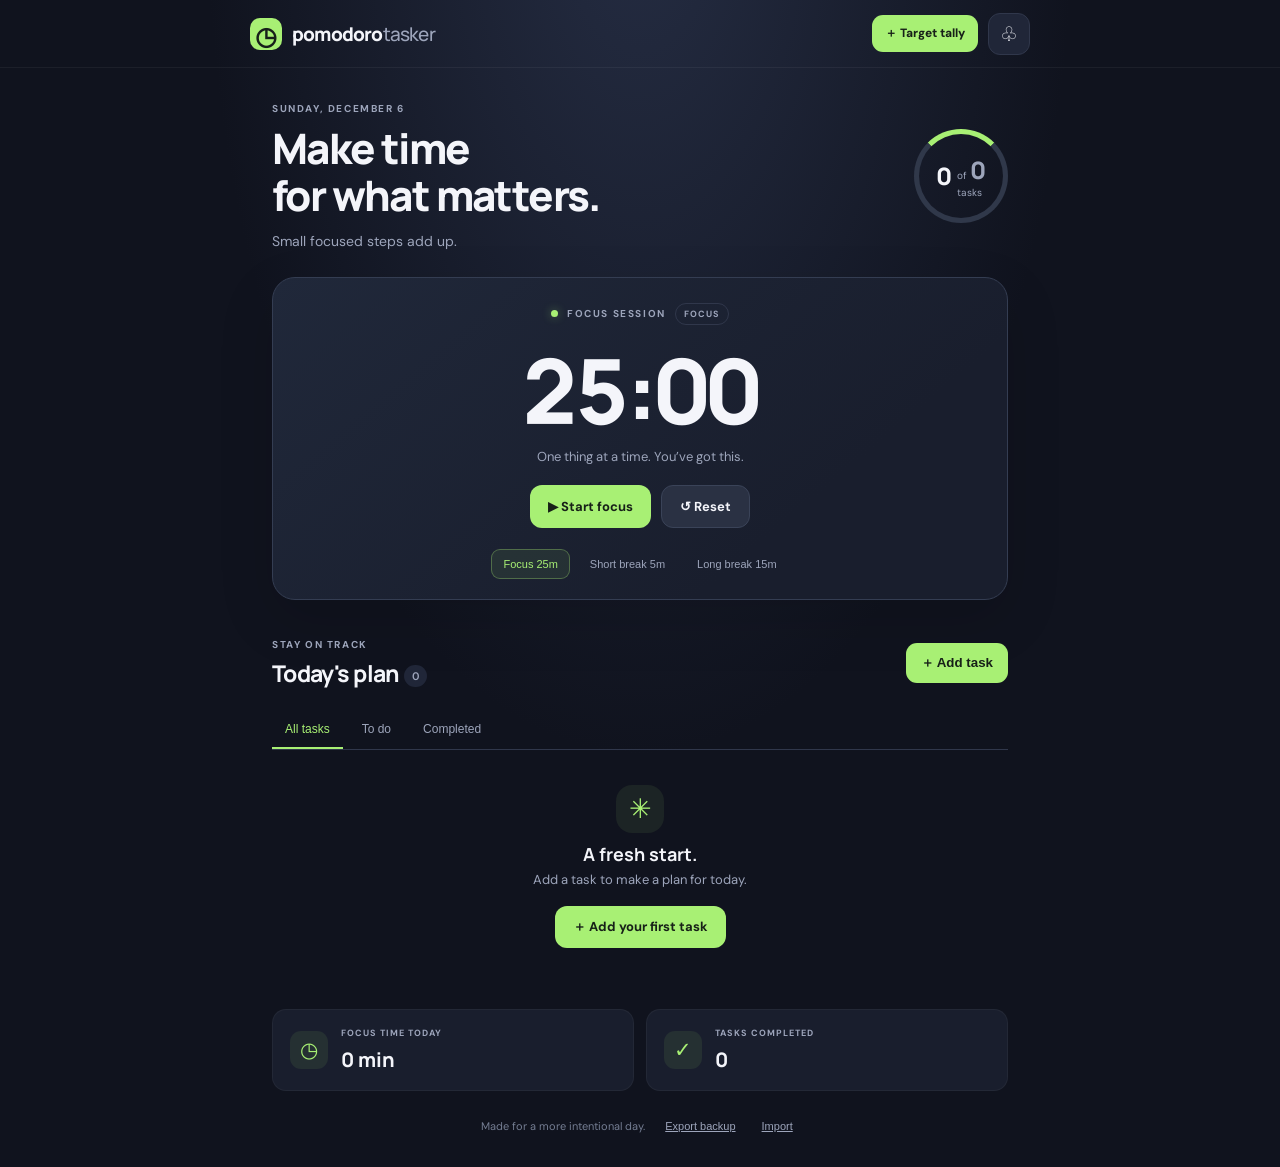
==== index.html @ de8c81f6 "Add target-based tally workspace" ====
<!doctype html>
<html lang="en">
<head>
<meta charset="utf-8"><meta name="viewport" content="width=device-width,initial-scale=1,viewport-fit=cover">
<meta name="theme-color" content="#151927"><meta name="description" content="Plan your day, focus intentionally, and track your progress offline.">
<link rel="manifest" href="manifest.json"><link rel="stylesheet" href="styles.css">
<title>Pomodoro Tasker</title>
</head>
<body>
<header class="topbar"><a class="brand" href="#" aria-label="Pomodoro Tasker home"><span class="brand-icon">◷</span><span>pomodoro<span class="brand-light">tasker</span></span></a><div class="topbar-actions"><a class="tally-link" href="tally.html">＋ Target tally</a><button id="notifyBtn" class="icon-btn" aria-label="Enable notifications" title="Enable notifications">♧</button></div></header>
<main class="app">
<section class="greeting"><div><p class="eyebrow" id="todayLabel">YOUR DAY</p><h1>Make time<br>for what matters.</h1><p class="muted">Small focused steps add up.</p></div><div class="day-ring"><span id="doneCount">0</span><small>of <span id="totalCount">0</span><br>tasks</small></div></section>
<section class="timer-card">
<div class="section-kicker"><span class="live-dot"></span> FOCUS SESSION <span class="timer-mode" id="timerMode">READY</span></div>
<div class="timer-display" id="timerDisplay">25:00</div><p class="timer-sub" id="timerSub">One thing at a time. You've got this.</p>
<div class="timer-actions"><button class="btn btn-primary" id="startTimer">▶ Start focus</button><button class="btn btn-quiet" id="resetTimer">↺ Reset</button></div>
<div class="timer-presets"><button class="preset active" data-minutes="25">Focus 25m</button><button class="preset" data-minutes="5">Short break 5m</button><button class="preset" data-minutes="15">Long break 15m</button></div>
</section>
<section class="tasks-section"><div class="section-heading"><div><p class="eyebrow">STAY ON TRACK</p><h2>Today's plan <span class="count-pill" id="taskPill">0</span></h2></div><button id="addTaskBtn" class="add-btn">＋ Add task</button></div>
<div class="filters" role="tablist"><button class="filter active" data-filter="all">All tasks</button><button class="filter" data-filter="open">To do</button><button class="filter" data-filter="done">Completed</button></div>
<form id="taskForm" class="task-form hidden">
<label for="taskTitle">Task name</label><input id="taskTitle" maxlength="120" placeholder="What do you want to work on?" required>
<div class="form-grid"><div><label for="taskTime">Start time</label><input id="taskTime" type="time"></div><div><label for="taskDuration">Focus time (min)</label><input id="taskDuration" type="number" min="1" max="480" value="25" required></div></div>
<label for="taskPriority">Priority</label><select id="taskPriority"><option value="normal">Normal</option><option value="high">High priority</option><option value="low">Low priority</option></select>
<label for="taskNotes">Notes (optional)</label><textarea id="taskNotes" rows="2" maxlength="500" placeholder="A little detail to help you get started"></textarea>
<div class="form-actions"><button type="button" class="btn btn-quiet" id="cancelTask">Cancel</button><button class="btn btn-primary" type="submit">Save task</button></div>
</form>
<div id="taskList" class="task-list"></div><div id="emptyState" class="empty-state"><div class="empty-icon">✳</div><h3>A fresh start.</h3><p>Add a task to make a plan for today.</p><button class="btn btn-primary" id="emptyAdd">＋ Add your first task</button></div>
</section>
<section class="stats-grid"><article class="stat-card"><span class="stat-icon">◷</span><div><p class="stat-label">FOCUS TIME TODAY</p><strong id="focusTotal">0 min</strong></div></article><article class="stat-card"><span class="stat-icon">✓</span><div><p class="stat-label">TASKS COMPLETED</p><strong id="completedTotal">0</strong></div></article></section>
<footer><span>Made for a more intentional day.</span><button id="exportBtn" class="text-btn">Export backup</button><button id="importBtn" class="text-btn">Import</button><input id="importFile" type="file" accept="application/json" hidden></footer>
</main>
<div id="toast" class="toast" role="status" aria-live="polite"></div>
<dialog id="promptDialog" class="prompt-dialog"><p class="eyebrow">TASK REMINDER</p><h2 id="promptTitle">Ready to focus?</h2><p id="promptText">Your task is scheduled.</p><div class="dialog-actions"><button id="skipPrompt" class="btn btn-quiet">Skip</button><button id="snoozePrompt" class="btn btn-quiet">Remind in 5m</button><button id="startPrompt" class="btn btn-primary">Start now</button></div></dialog>
<script src="app.js" defer></script>
</body></html>
---- styles.css ----
@import url('https://fonts.googleapis.com/css2?family=DM+Sans:wght@400;500;600;700&family=Manrope:wght@400;500;600;700;800&display=swap');
:root{color-scheme:dark;--bg:#10131e;--panel:#191e2d;--panel2:#202638;--text:#f4f5fa;--muted:#9da5bb;--accent:#a8f074;--line:#30374b;--red:#ff8c8c;--yellow:#f5cb74}*{box-sizing:border-box}body{margin:0;background:radial-gradient(ellipse at 50% -10%,#252d43 0,transparent 48%),var(--bg);color:var(--text);font-family:'DM Sans',sans-serif;min-height:100vh}.topbar{height:68px;display:flex;align-items:center;justify-content:space-between;padding:0 max(20px,calc((100vw - 780px)/2));border-bottom:1px solid #ffffff0d}.brand{display:flex;gap:10px;align-items:center;color:var(--text);text-decoration:none;font:800 19px Manrope,sans-serif;letter-spacing:-.8px}.brand-icon{display:grid;place-items:center;background:var(--accent);color:#17201a;width:32px;height:32px;border-radius:10px;font-size:25px}.brand-light{color:var(--muted);font-weight:500}.icon-btn{background:var(--panel2);border:1px solid var(--line);color:var(--text);border-radius:12px;width:42px;height:42px;font-size:20px}.app{max-width:780px;margin:auto;padding:34px 22px 30px}.greeting{display:flex;align-items:center;justify-content:space-between;margin-bottom:27px;gap:18px}.eyebrow,.section-kicker,.stat-label{font-size:10px;letter-spacing:1.6px;font-weight:700;color:var(--muted);margin:0 0 10px}.greeting h1{font:800 clamp(28px,5vw,42px)/1.13 Manrope,sans-serif;letter-spacing:-1.6px;margin:0}.muted{color:var(--muted);font-size:14px;margin:12px 0 0}.day-ring{width:94px;height:94px;flex-shrink:0;border-radius:50%;border:5px solid #30384a;border-top-color:var(--accent);display:flex;align-items:center;justify-content:center;gap:5px;transform:rotate(0deg)}.day-ring span{font:800 24px Manrope}.day-ring small{font-size:10px;color:var(--muted);line-height:1.3}.timer-card{background:linear-gradient(140deg,#20283a,#191e2d 72%);border:1px solid #343d52;border-radius:23px;padding:25px 24px 20px;text-align:center;box-shadow:0 20px 55px #0002}.section-kicker{display:flex;align-items:center;justify-content:center;gap:9px;margin-bottom:15px}.live-dot{width:7px;height:7px;background:var(--accent);border-radius:50%;box-shadow:0 0 10px #a8f07466}.timer-mode{font-size:9px;border:1px solid var(--line);border-radius:30px;padding:4px 8px;letter-spacing:1px}.timer-display{font:800 clamp(64px,13vw,90px)/1.1 Manrope,sans-serif;letter-spacing:-4px;font-variant-numeric:tabular-nums}.timer-sub{font-size:13px;color:var(--muted);margin:9px 0 20px}.timer-actions{display:flex;justify-content:center;gap:10px}.btn{border:0;border-radius:12px;padding:12px 18px;font:700 13px 'DM Sans',sans-serif;cursor:pointer;transition:transform .15s,opacity .15s}.btn:active,.add-btn:active{transform:scale(.97)}.btn-primary{background:var(--accent);color:#172018}.btn-quiet{background:#2a3143;color:var(--text);border:1px solid #3a4358}.timer-presets{display:flex;justify-content:center;gap:8px;margin-top:21px;flex-wrap:wrap}.preset{background:transparent;border:1px solid transparent;border-radius:9px;padding:8px 11px;color:var(--muted);font-size:11px;cursor:pointer}.preset.active{background:#a8f07415;border-color:#a8f07450;color:var(--accent)}.tasks-section{margin-top:38px}.section-heading{display:flex;align-items:center;justify-content:space-between;gap:12px}.section-heading .eyebrow{margin-bottom:6px}.section-heading h2{font:750 23px Manrope,sans-serif;letter-spacing:-.7px;margin:0}.count-pill{font:600 11px 'DM Sans';vertical-align:middle;background:var(--panel2);color:var(--muted);padding:4px 8px;border-radius:20px}.add-btn{background:var(--accent);border:0;border-radius:11px;padding:11px 15px;font-weight:700;color:#172018;cursor:pointer}.filters{display:flex;gap:6px;border-bottom:1px solid var(--line);margin-top:22px}.filter{background:transparent;border:0;color:var(--muted);padding:11px 13px;font-size:12px;cursor:pointer;border-bottom:2px solid transparent}.filter.active{color:var(--accent);border-bottom-color:var(--accent)}.task-list{display:grid;gap:10px;margin-top:15px}.task-item{display:flex;align-items:flex-start;gap:12px;padding:16px;background:var(--panel);border:1px solid #ffffff0b;border-radius:15px}.task-check{appearance:none;flex-shrink:0;margin-top:2px;width:21px;height:21px;border:1.5px solid #626d84;border-radius:7px;cursor:pointer;display:grid;place-items:center}.task-check:checked{background:var(--accent);border-color:var(--accent)}.task-check:checked:after{content:'✓';color:#182019;font-size:14px;font-weight:bold}.task-content{flex:1;min-width:0}.task-title{font-size:14px;font-weight:700;overflow-wrap:anywhere}.task-item.is-done .task-title{text-decoration:line-through;color:#81899d}.task-meta{display:flex;flex-wrap:wrap;gap:7px 12px;margin-top:7px;color:var(--muted);font-size:11px}.priority{font-size:9px;font-weight:700;letter-spacing:.5px;padding:4px 7px;border-radius:5px;background:#ffffff0b;color:var(--muted)}.priority.high{background:#ff8c8c18;color:var(--red)}.task-notes{color:var(--muted);font-size:12px;margin:9px 0 0;white-space:pre-wrap;overflow-wrap:anywhere}.task-tools{display:flex;gap:5px}.task-tool{background:transparent;border:0;color:var(--muted);padding:4px 6px;cursor:pointer;font-size:14px}.task-tool:hover{color:var(--text)}.empty-state{text-align:center;padding:35px 15px;color:var(--muted)}.empty-state h3{color:var(--text);margin:9px 0 5px;font:700 18px Manrope}.empty-state p{font-size:13px;margin:0 0 18px}.empty-icon{margin:auto;width:48px;height:48px;display:grid;place-items:center;border-radius:16px;background:#a8f07413;color:var(--accent);font-size:27px}.task-form{margin-top:15px;padding:18px;background:var(--panel);border:1px solid var(--line);border-radius:15px;display:grid;gap:9px}.task-form label{font-size:11px;font-weight:600;color:var(--muted);margin-top:3px}.task-form input,.task-form select,.task-form textarea{width:100%;background:#111622;border:1px solid #353e52;color:var(--text);border-radius:9px;padding:11px;font:13px 'DM Sans',sans-serif;outline:none}.task-form input:focus,.task-form select:focus,.task-form textarea:focus{border-color:var(--accent)}.form-grid{display:grid;grid-template-columns:1fr 1fr;gap:12px}.form-grid>div{display:grid;gap:9px}.form-actions{display:flex;justify-content:flex-end;gap:8px;margin-top:8px}.hidden{display:none!important}.stats-grid{display:grid;grid-template-columns:1fr 1fr;gap:12px;margin-top:26px}.stat-card{display:flex;align-items:center;gap:13px;padding:17px;background:var(--panel);border:1px solid #ffffff0b;border-radius:14px}.stat-icon{width:38px;height:38px;display:grid;place-items:center;border-radius:11px;background:#a8f07415;color:var(--accent);font-size:21px}.stat-label{font-size:9px;letter-spacing:1px;margin:0 0 7px}.stat-card strong{font:750 20px Manrope}footer{display:flex;align-items:center;justify-content:center;gap:14px;flex-wrap:wrap;color:#747d92;font-size:11px;margin:28px 0 4px}.text-btn{background:transparent;border:0;color:var(--muted);font-size:11px;text-decoration:underline;cursor:pointer}.toast{position:fixed;bottom:22px;left:50%;transform:translate(-50%,20px);opacity:0;pointer-events:none;background:#e9fbdc;color:#192219;padding:12px 18px;border-radius:12px;font-size:13px;font-weight:700;box-shadow:0 8px 30px #0005;transition:.2s;z-index:10;max-width:calc(100% - 30px)}.toast.show{opacity:1;transform:translate(-50%,0)}.prompt-dialog{background:var(--panel);border:1px solid var(--line);border-radius:20px;color:var(--text);width:min(440px,calc(100% - 28px));padding:25px;box-shadow:0 20px 100px #0009}.prompt-dialog::backdrop{background:#080a12c9;backdrop-filter:blur(4px)}.prompt-dialog h2{font:750 23px Manrope;margin:0 0 8px}.prompt-dialog>p:not(.eyebrow){color:var(--muted);font-size:13px;line-height:1.5}.dialog-actions{display:flex;flex-wrap:wrap;gap:7px;margin-top:20px}.dialog-actions .btn{flex:1;padding:12px 10px}@media(max-width:480px){.app{padding:25px 15px}.greeting h1{font-size:30px}.day-ring{width:78px;height:78px;border-width:4px}.day-ring span{font-size:21px}.timer-card{padding:22px 12px 16px}.timer-display{letter-spacing:-3px}.section-heading h2{font-size:20px}.add-btn{padding:10px 12px}.task-item{padding:13px 11px}.stats-grid{gap:8px}.stat-card{padding:13px 10px;gap:9px}.stat-card strong{font-size:17px}.stat-icon{width:32px;height:32px}}@media(prefers-reduced-motion:reduce){*{transition:none!important;scroll-behavior:auto!important}}
/* Target Tally entry point */
.topbar-actions{display:flex;align-items:center;gap:10px}
.tally-link{display:inline-flex;align-items:center;gap:5px;padding:10px 13px;border-radius:11px;background:var(--accent);color:#172018;text-decoration:none;font-size:12px;font-weight:800;white-space:nowrap}
.tally-link:hover{filter:brightness(.96)}
@media(max-width:380px){.tally-link{padding:9px 10px;font-size:11px}.topbar-actions{gap:7px}}
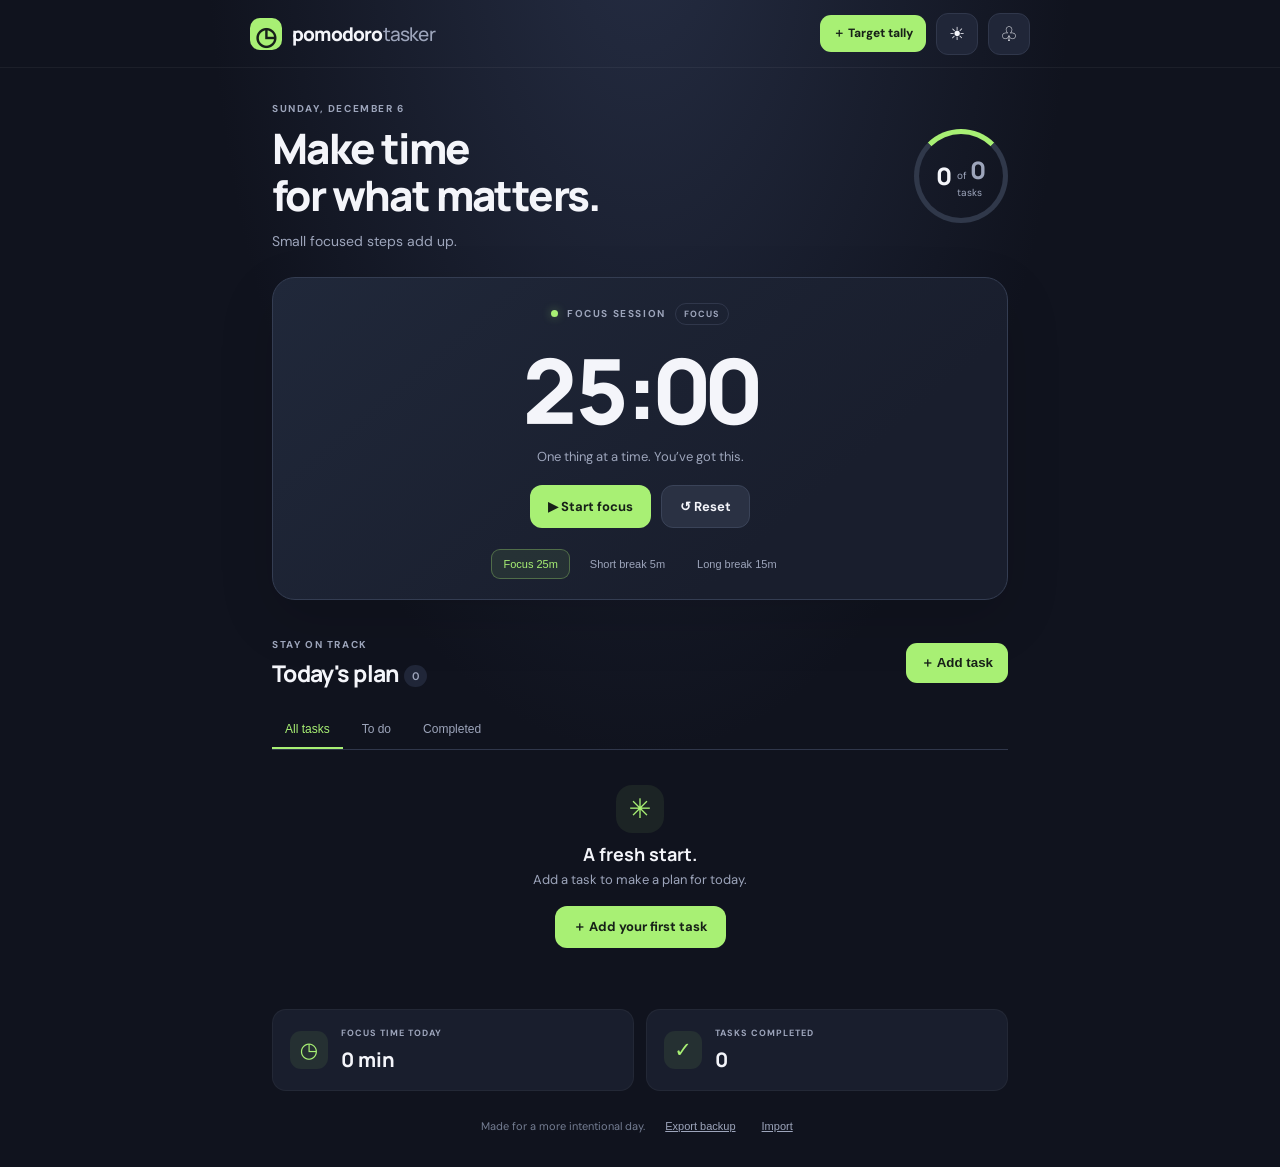
==== commit 276582a4: "Unify app theme and shared visual system" ====
--- a/index.html
+++ b/index.html
@@ -3,11 +3,11 @@
 <head>
 <meta charset="utf-8"><meta name="viewport" content="width=device-width,initial-scale=1,viewport-fit=cover">
 <meta name="theme-color" content="#151927"><meta name="description" content="Plan your day, focus intentionally, and track your progress offline.">
-<link rel="manifest" href="manifest.json"><link rel="stylesheet" href="styles.css">
+<script>try{document.documentElement.dataset.theme=localStorage.getItem('pomodoro-tasker-theme-v1')||'dark'}catch{document.documentElement.dataset.theme='dark'}</script><link rel="manifest" href="manifest.json"><link rel="stylesheet" href="styles.css"><link rel="stylesheet" href="theme.css">
 <title>Pomodoro Tasker</title>
 </head>
 <body>
-<header class="topbar"><a class="brand" href="#" aria-label="Pomodoro Tasker home"><span class="brand-icon">◷</span><span>pomodoro<span class="brand-light">tasker</span></span></a><div class="topbar-actions"><a class="tally-link" href="tally.html">＋ Target tally</a><button id="notifyBtn" class="icon-btn" aria-label="Enable notifications" title="Enable notifications">♧</button></div></header>
+<header class="topbar"><a class="brand" href="#" aria-label="Pomodoro Tasker home"><span class="brand-icon">◷</span><span>pomodoro<span class="brand-light">tasker</span></span></a><div class="topbar-actions"><a class="tally-link" href="tally.html">＋ Target tally</a><button id="themeToggle" class="icon-btn theme-toggle" aria-label="Switch theme" title="Switch theme">☀</button><button id="notifyBtn" class="icon-btn" aria-label="Enable notifications" title="Enable notifications">♧</button></div></header>
 <main class="app">
 <section class="greeting"><div><p class="eyebrow" id="todayLabel">YOUR DAY</p><h1>Make time<br>for what matters.</h1><p class="muted">Small focused steps add up.</p></div><div class="day-ring"><span id="doneCount">0</span><small>of <span id="totalCount">0</span><br>tasks</small></div></section>
 <section class="timer-card">
--- a/styles.css
+++ b/styles.css
@@ -5,3 +5,6 @@
 .tally-link{display:inline-flex;align-items:center;gap:5px;padding:10px 13px;border-radius:11px;background:var(--accent);color:#172018;text-decoration:none;font-size:12px;font-weight:800;white-space:nowrap}
 .tally-link:hover{filter:brightness(.96)}
 @media(max-width:380px){.tally-link{padding:9px 10px;font-size:11px}.topbar-actions{gap:7px}}
+
+/* Shared visual tokens */
+:root{--brand-accent:#a8f074;--brand-bg:#10131e;--brand-panel:#191e2d;--brand-panel-2:#202638;--brand-text:#f4f5fa;--brand-muted:#9da5bb;--brand-line:#30374b}.icon-btn.theme-toggle{font-size:18px}.tally-link{background:var(--brand-accent);color:#172018}
--- a/theme.css
+++ b/theme.css
@@ -0,0 +1,50 @@
+/* Shared design system for both Pomodoro Tasker and Target Tally */
+:root{--brand-accent:#a8f074;--brand-bg:#10131e;--brand-panel:#191e2d;--brand-panel-2:#202638;--brand-text:#f4f5fa;--brand-muted:#9da5bb;--brand-line:#30374b;--brand-font:'DM Sans',system-ui,-apple-system,BlinkMacSystemFont,'Segoe UI',sans-serif}
+:root[data-theme="dark"]{color-scheme:dark;--bg:var(--brand-bg);--surface:var(--brand-panel);--surface2:var(--brand-panel-2);--text:var(--brand-text);--muted:var(--brand-muted);--line:var(--brand-line);--accent:var(--brand-accent);--red:#ff8c8c;--yellow:#f5cb74;--green:var(--brand-accent);--shadow:0 12px 32px #0002}
+:root[data-theme="light"]{color-scheme:light;--bg:#f5f7f2;--surface:#fff;--surface2:#edf1e8;--text:#20271d;--muted:#687363;--line:#dfe6d8;--accent:#70b941;--red:#c63d48;--yellow:#8c6a00;--green:#4d8d25;--shadow:0 8px 24px rgba(36,52,28,.07)}
+body{font-family:var(--brand-font)}
+button,input,textarea,select{accent-color:var(--accent)}
+:focus-visible{outline-color:var(--accent)}
+/* Shared light theme surfaces for the main focus/task workspace */
+:root[data-theme="light"] body{background:radial-gradient(ellipse at 50% -10%,#e5eddc 0,transparent 48%),var(--bg);color:var(--text)}
+:root[data-theme="light"] .topbar{border-bottom-color:var(--line)}
+:root[data-theme="light"] .brand{color:var(--text)}
+:root[data-theme="light"] .brand-icon{background:var(--accent);color:#172018}
+:root[data-theme="light"] .icon-btn{background:var(--surface);border-color:var(--line);color:var(--text)}
+:root[data-theme="light"] .day-ring{border-color:var(--line);border-top-color:var(--accent)}
+:root[data-theme="light"] .timer-card{background:linear-gradient(140deg,#fff,#edf2e8 95%);border-color:var(--line);box-shadow:var(--shadow)}
+:root[data-theme="light"] .timer-mode{border-color:var(--line)}
+:root[data-theme="light"] .btn-primary,:root[data-theme="light"] .add-btn{background:var(--accent);color:#172018}
+:root[data-theme="light"] .btn-quiet{background:var(--surface2);color:var(--text);border-color:var(--line)}
+:root[data-theme="light"] .preset.active{background:#70b94118;border-color:#70b94155;color:#4d8d25}
+:root[data-theme="light"] .count-pill{background:var(--surface2);color:var(--muted)}
+:root[data-theme="light"] .filter.active{color:#4d8d25;border-bottom-color:var(--accent)}
+:root[data-theme="light"] .task-item,:root[data-theme="light"] .task-form,:root[data-theme="light"] .stat-card{background:var(--surface);border-color:var(--line)}
+:root[data-theme="light"] .task-check{border-color:#9aa894}
+:root[data-theme="light"] .task-check:checked{background:var(--accent);border-color:var(--accent)}
+:root[data-theme="light"] .task-item.is-done .task-title{color:var(--muted)}
+:root[data-theme="light"] .priority{background:var(--surface2);color:var(--muted)}
+:root[data-theme="light"] .priority.high{background:#c63d4814;color:var(--red)}
+:root[data-theme="light"] .task-form input,:root[data-theme="light"] .task-form select,:root[data-theme="light"] .task-form textarea{background:#fbfcf9;border-color:var(--line);color:var(--text)}
+:root[data-theme="light"] .stat-icon,:root[data-theme="light"] .empty-icon{background:#70b9411c;color:#4d8d25}
+:root[data-theme="light"] .toast{background:#20271d;color:#fff}
+:root[data-theme="light"] .prompt-dialog{background:var(--surface);border-color:var(--line);color:var(--text);box-shadow:var(--shadow)}
+:root[data-theme="light"] .prompt-dialog::backdrop{background:#26302070}
+:root[data-theme="light"] footer{color:var(--muted)}
+/* Shared tally workspace surfaces and controls */
+:root[data-theme="dark"] .tally-topbar .brand-icon{background:var(--brand-accent);color:#172018}
+:root[data-theme="dark"] .tally-app .primary-btn{background:var(--brand-accent);color:#172018}
+:root[data-theme="light"] .tally-topbar{border-bottom-color:var(--line)}
+:root[data-theme="light"] .tally-topbar .brand-icon{background:var(--accent);color:#172018}
+:root[data-theme="light"] .tally-app .primary-btn{background:var(--accent);color:#172018}
+:root[data-theme="light"] .daily-card,:root[data-theme="light"] .counter-card,:root[data-theme="light"] .routine-card,:root[data-theme="light"] .history-item,:root[data-theme="light"] .summary-strip,:root[data-theme="light"] .stat-card,:root[data-theme="light"] .weekly-chart,:root[data-theme="light"] .backup-card{background:var(--surface);border-color:var(--line);box-shadow:var(--shadow)}
+:root[data-theme="light"] .daily-card .sun-icon{background:#eaf5dd;color:#4d8d25}
+:root[data-theme="light"] .card-menu,:root[data-theme="light"] .text-btn,:root[data-theme="light"] .back-link{color:var(--muted)}
+:root[data-theme="light"] .mini-btn,:root[data-theme="light"] .secondary-btn,:root[data-theme="light"] .theme-btn{background:var(--surface);border-color:var(--line);color:var(--text)}
+:root[data-theme="light"] .mode-chip,:root[data-theme="light"] .routine-chip,:root[data-theme="light"] .empty-art{background:var(--surface2);color:var(--muted)}
+:root[data-theme="light"] .count-btn{color:#172018}
+:root[data-theme="light"] .modal{background:var(--surface);border-color:var(--line);color:var(--text)}
+:root[data-theme="light"] .modal input,:root[data-theme="light"] .modal textarea,:root[data-theme="light"] .modal select{background:#fbfcf9;border-color:var(--line);color:var(--text)}
+:root[data-theme="light"] .menu-pop{background:var(--surface);border-color:var(--line)}
+:root[data-theme="light"] .menu-pop button{color:var(--text)}
+:root[data-theme="light"] .toast{background:#20271d;color:#fff}
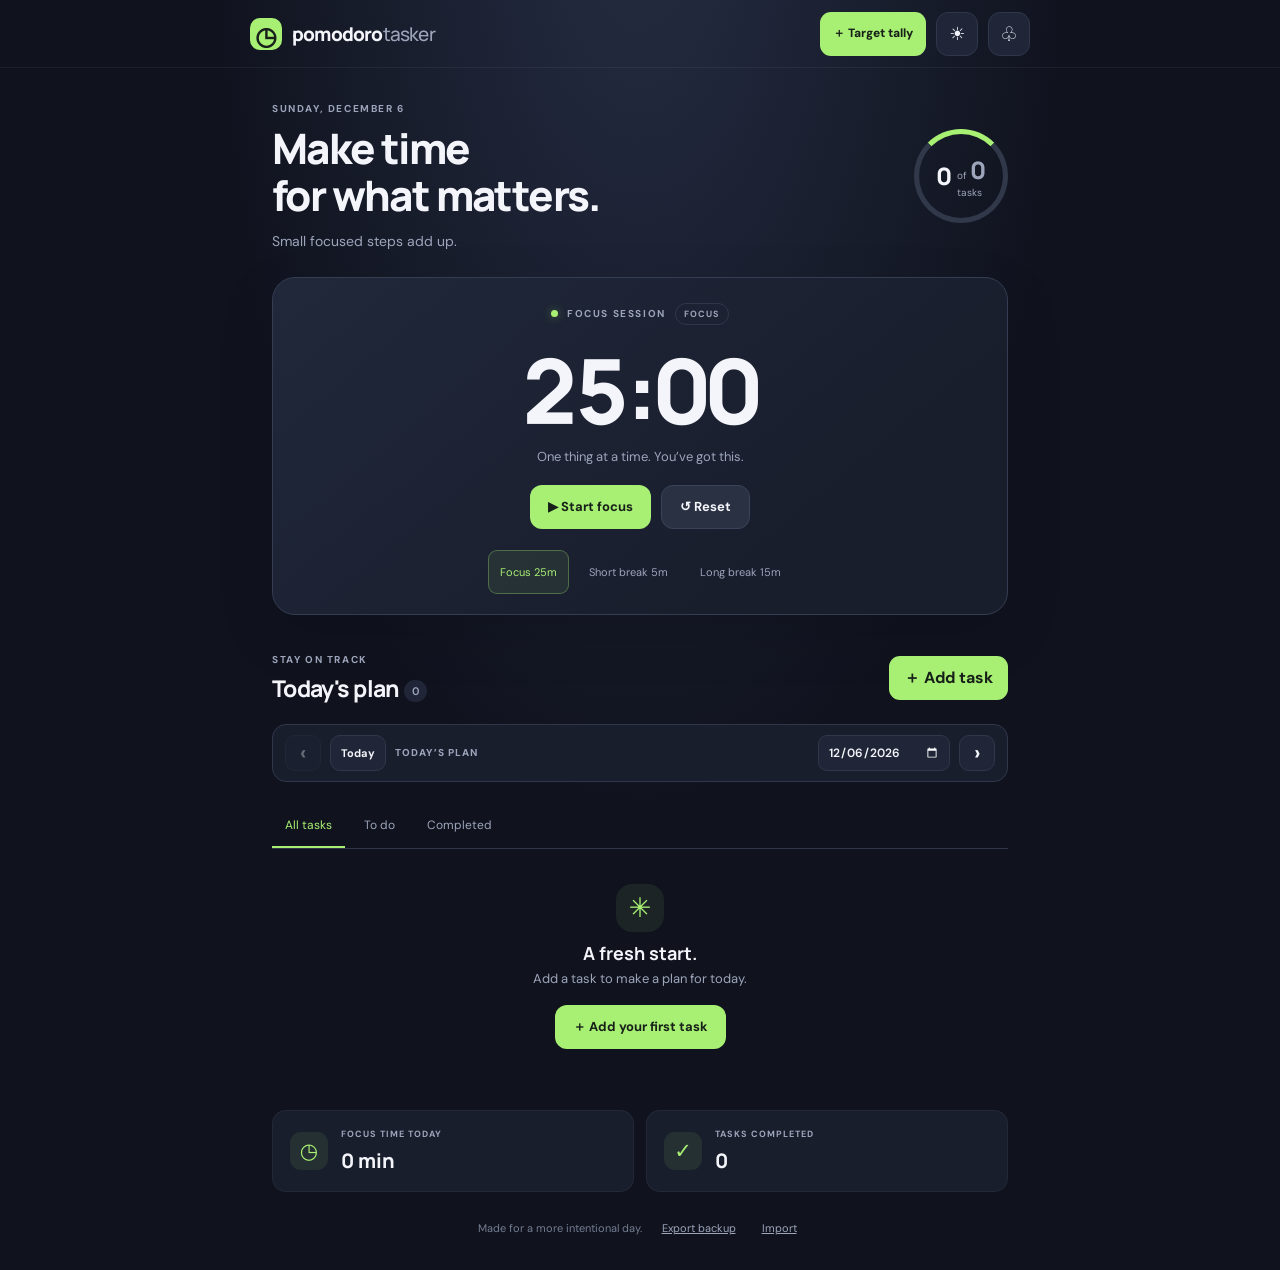
==== commit f4ed5a42: "Add date-aware daily planning and upcoming tasks" ====
--- a/index.html
+++ b/index.html
@@ -17,9 +17,11 @@
 <div class="timer-presets"><button class="preset active" data-minutes="25">Focus 25m</button><button class="preset" data-minutes="5">Short break 5m</button><button class="preset" data-minutes="15">Long break 15m</button></div>
 </section>
 <section class="tasks-section"><div class="section-heading"><div><p class="eyebrow">STAY ON TRACK</p><h2>Today's plan <span class="count-pill" id="taskPill">0</span></h2></div><button id="addTaskBtn" class="add-btn">＋ Add task</button></div>
+<div class="plan-date-bar"><button id="previousDay" class="day-nav" type="button" aria-label="Previous day">‹</button><button id="todayPlan" class="today-btn" type="button">Today</button><label class="plan-date-input" for="planDate"><span id="planDateLabel">TODAY’S PLAN</span><input id="planDate" type="date" aria-label="Choose planning date"></label><button id="nextDay" class="day-nav" type="button" aria-label="Next day">›</button></div>
 <div class="filters" role="tablist"><button class="filter active" data-filter="all">All tasks</button><button class="filter" data-filter="open">To do</button><button class="filter" data-filter="done">Completed</button></div>
 <form id="taskForm" class="task-form hidden">
 <label for="taskTitle">Task name</label><input id="taskTitle" maxlength="120" placeholder="What do you want to work on?" required>
+<label for="taskDate">Planned date</label><input id="taskDate" type="date" required>
 <div class="form-grid"><div><label for="taskTime">Start time</label><input id="taskTime" type="time"></div><div><label for="taskDuration">Focus time (min)</label><input id="taskDuration" type="number" min="1" max="480" value="25" required></div></div>
 <label for="taskPriority">Priority</label><select id="taskPriority"><option value="normal">Normal</option><option value="high">High priority</option><option value="low">Low priority</option></select>
 <label for="taskNotes">Notes (optional)</label><textarea id="taskNotes" rows="2" maxlength="500" placeholder="A little detail to help you get started"></textarea>
--- a/styles.css
+++ b/styles.css
@@ -1,10 +1,18 @@
 @import url('https://fonts.googleapis.com/css2?family=DM+Sans:wght@400;500;600;700&family=Manrope:wght@400;500;600;700;800&display=swap');
-:root{color-scheme:dark;--bg:#10131e;--panel:#191e2d;--panel2:#202638;--text:#f4f5fa;--muted:#9da5bb;--accent:#a8f074;--line:#30374b;--red:#ff8c8c;--yellow:#f5cb74}*{box-sizing:border-box}body{margin:0;background:radial-gradient(ellipse at 50% -10%,#252d43 0,transparent 48%),var(--bg);color:var(--text);font-family:'DM Sans',sans-serif;min-height:100vh}.topbar{height:68px;display:flex;align-items:center;justify-content:space-between;padding:0 max(20px,calc((100vw - 780px)/2));border-bottom:1px solid #ffffff0d}.brand{display:flex;gap:10px;align-items:center;color:var(--text);text-decoration:none;font:800 19px Manrope,sans-serif;letter-spacing:-.8px}.brand-icon{display:grid;place-items:center;background:var(--accent);color:#17201a;width:32px;height:32px;border-radius:10px;font-size:25px}.brand-light{color:var(--muted);font-weight:500}.icon-btn{background:var(--panel2);border:1px solid var(--line);color:var(--text);border-radius:12px;width:42px;height:42px;font-size:20px}.app{max-width:780px;margin:auto;padding:34px 22px 30px}.greeting{display:flex;align-items:center;justify-content:space-between;margin-bottom:27px;gap:18px}.eyebrow,.section-kicker,.stat-label{font-size:10px;letter-spacing:1.6px;font-weight:700;color:var(--muted);margin:0 0 10px}.greeting h1{font:800 clamp(28px,5vw,42px)/1.13 Manrope,sans-serif;letter-spacing:-1.6px;margin:0}.muted{color:var(--muted);font-size:14px;margin:12px 0 0}.day-ring{width:94px;height:94px;flex-shrink:0;border-radius:50%;border:5px solid #30384a;border-top-color:var(--accent);display:flex;align-items:center;justify-content:center;gap:5px;transform:rotate(0deg)}.day-ring span{font:800 24px Manrope}.day-ring small{font-size:10px;color:var(--muted);line-height:1.3}.timer-card{background:linear-gradient(140deg,#20283a,#191e2d 72%);border:1px solid #343d52;border-radius:23px;padding:25px 24px 20px;text-align:center;box-shadow:0 20px 55px #0002}.section-kicker{display:flex;align-items:center;justify-content:center;gap:9px;margin-bottom:15px}.live-dot{width:7px;height:7px;background:var(--accent);border-radius:50%;box-shadow:0 0 10px #a8f07466}.timer-mode{font-size:9px;border:1px solid var(--line);border-radius:30px;padding:4px 8px;letter-spacing:1px}.timer-display{font:800 clamp(64px,13vw,90px)/1.1 Manrope,sans-serif;letter-spacing:-4px;font-variant-numeric:tabular-nums}.timer-sub{font-size:13px;color:var(--muted);margin:9px 0 20px}.timer-actions{display:flex;justify-content:center;gap:10px}.btn{border:0;border-radius:12px;padding:12px 18px;font:700 13px 'DM Sans',sans-serif;cursor:pointer;transition:transform .15s,opacity .15s}.btn:active,.add-btn:active{transform:scale(.97)}.btn-primary{background:var(--accent);color:#172018}.btn-quiet{background:#2a3143;color:var(--text);border:1px solid #3a4358}.timer-presets{display:flex;justify-content:center;gap:8px;margin-top:21px;flex-wrap:wrap}.preset{background:transparent;border:1px solid transparent;border-radius:9px;padding:8px 11px;color:var(--muted);font-size:11px;cursor:pointer}.preset.active{background:#a8f07415;border-color:#a8f07450;color:var(--accent)}.tasks-section{margin-top:38px}.section-heading{display:flex;align-items:center;justify-content:space-between;gap:12px}.section-heading .eyebrow{margin-bottom:6px}.section-heading h2{font:750 23px Manrope,sans-serif;letter-spacing:-.7px;margin:0}.count-pill{font:600 11px 'DM Sans';vertical-align:middle;background:var(--panel2);color:var(--muted);padding:4px 8px;border-radius:20px}.add-btn{background:var(--accent);border:0;border-radius:11px;padding:11px 15px;font-weight:700;color:#172018;cursor:pointer}.filters{display:flex;gap:6px;border-bottom:1px solid var(--line);margin-top:22px}.filter{background:transparent;border:0;color:var(--muted);padding:11px 13px;font-size:12px;cursor:pointer;border-bottom:2px solid transparent}.filter.active{color:var(--accent);border-bottom-color:var(--accent)}.task-list{display:grid;gap:10px;margin-top:15px}.task-item{display:flex;align-items:flex-start;gap:12px;padding:16px;background:var(--panel);border:1px solid #ffffff0b;border-radius:15px}.task-check{appearance:none;flex-shrink:0;margin-top:2px;width:21px;height:21px;border:1.5px solid #626d84;border-radius:7px;cursor:pointer;display:grid;place-items:center}.task-check:checked{background:var(--accent);border-color:var(--accent)}.task-check:checked:after{content:'✓';color:#182019;font-size:14px;font-weight:bold}.task-content{flex:1;min-width:0}.task-title{font-size:14px;font-weight:700;overflow-wrap:anywhere}.task-item.is-done .task-title{text-decoration:line-through;color:#81899d}.task-meta{display:flex;flex-wrap:wrap;gap:7px 12px;margin-top:7px;color:var(--muted);font-size:11px}.priority{font-size:9px;font-weight:700;letter-spacing:.5px;padding:4px 7px;border-radius:5px;background:#ffffff0b;color:var(--muted)}.priority.high{background:#ff8c8c18;color:var(--red)}.task-notes{color:var(--muted);font-size:12px;margin:9px 0 0;white-space:pre-wrap;overflow-wrap:anywhere}.task-tools{display:flex;gap:5px}.task-tool{background:transparent;border:0;color:var(--muted);padding:4px 6px;cursor:pointer;font-size:14px}.task-tool:hover{color:var(--text)}.empty-state{text-align:center;padding:35px 15px;color:var(--muted)}.empty-state h3{color:var(--text);margin:9px 0 5px;font:700 18px Manrope}.empty-state p{font-size:13px;margin:0 0 18px}.empty-icon{margin:auto;width:48px;height:48px;display:grid;place-items:center;border-radius:16px;background:#a8f07413;color:var(--accent);font-size:27px}.task-form{margin-top:15px;padding:18px;background:var(--panel);border:1px solid var(--line);border-radius:15px;display:grid;gap:9px}.task-form label{font-size:11px;font-weight:600;color:var(--muted);margin-top:3px}.task-form input,.task-form select,.task-form textarea{width:100%;background:#111622;border:1px solid #353e52;color:var(--text);border-radius:9px;padding:11px;font:13px 'DM Sans',sans-serif;outline:none}.task-form input:focus,.task-form select:focus,.task-form textarea:focus{border-color:var(--accent)}.form-grid{display:grid;grid-template-columns:1fr 1fr;gap:12px}.form-grid>div{display:grid;gap:9px}.form-actions{display:flex;justify-content:flex-end;gap:8px;margin-top:8px}.hidden{display:none!important}.stats-grid{display:grid;grid-template-columns:1fr 1fr;gap:12px;margin-top:26px}.stat-card{display:flex;align-items:center;gap:13px;padding:17px;background:var(--panel);border:1px solid #ffffff0b;border-radius:14px}.stat-icon{width:38px;height:38px;display:grid;place-items:center;border-radius:11px;background:#a8f07415;color:var(--accent);font-size:21px}.stat-label{font-size:9px;letter-spacing:1px;margin:0 0 7px}.stat-card strong{font:750 20px Manrope}footer{display:flex;align-items:center;justify-content:center;gap:14px;flex-wrap:wrap;color:#747d92;font-size:11px;margin:28px 0 4px}.text-btn{background:transparent;border:0;color:var(--muted);font-size:11px;text-decoration:underline;cursor:pointer}.toast{position:fixed;bottom:22px;left:50%;transform:translate(-50%,20px);opacity:0;pointer-events:none;background:#e9fbdc;color:#192219;padding:12px 18px;border-radius:12px;font-size:13px;font-weight:700;box-shadow:0 8px 30px #0005;transition:.2s;z-index:10;max-width:calc(100% - 30px)}.toast.show{opacity:1;transform:translate(-50%,0)}.prompt-dialog{background:var(--panel);border:1px solid var(--line);border-radius:20px;color:var(--text);width:min(440px,calc(100% - 28px));padding:25px;box-shadow:0 20px 100px #0009}.prompt-dialog::backdrop{background:#080a12c9;backdrop-filter:blur(4px)}.prompt-dialog h2{font:750 23px Manrope;margin:0 0 8px}.prompt-dialog>p:not(.eyebrow){color:var(--muted);font-size:13px;line-height:1.5}.dialog-actions{display:flex;flex-wrap:wrap;gap:7px;margin-top:20px}.dialog-actions .btn{flex:1;padding:12px 10px}@media(max-width:480px){.app{padding:25px 15px}.greeting h1{font-size:30px}.day-ring{width:78px;height:78px;border-width:4px}.day-ring span{font-size:21px}.timer-card{padding:22px 12px 16px}.timer-display{letter-spacing:-3px}.section-heading h2{font-size:20px}.add-btn{padding:10px 12px}.task-item{padding:13px 11px}.stats-grid{gap:8px}.stat-card{padding:13px 10px;gap:9px}.stat-card strong{font-size:17px}.stat-icon{width:32px;height:32px}}@media(prefers-reduced-motion:reduce){*{transition:none!important;scroll-behavior:auto!important}}
+/* Palette tokens are centralised in theme.css. */*{box-sizing:border-box}body{margin:0;background:radial-gradient(ellipse at 50% -10%,#252d43 0,transparent 48%),var(--bg);color:var(--text);font-family:'DM Sans',sans-serif;min-height:100vh}.topbar{height:68px;display:flex;align-items:center;justify-content:space-between;padding:0 max(20px,calc((100vw - 780px)/2));border-bottom:1px solid #ffffff0d}.brand{display:flex;gap:10px;align-items:center;color:var(--text);text-decoration:none;font:800 19px Manrope,sans-serif;letter-spacing:-.8px}.brand-icon{display:grid;place-items:center;background:var(--accent);color:#17201a;width:32px;height:32px;border-radius:10px;font-size:25px}.brand-light{color:var(--muted);font-weight:500}.icon-btn{background:var(--panel2);border:1px solid var(--line);color:var(--text);border-radius:12px;width:42px;height:42px;font-size:20px}.app{max-width:780px;margin:auto;padding:34px 22px 30px}.greeting{display:flex;align-items:center;justify-content:space-between;margin-bottom:27px;gap:18px}.eyebrow,.section-kicker,.stat-label{font-size:10px;letter-spacing:1.6px;font-weight:700;color:var(--muted);margin:0 0 10px}.greeting h1{font:800 clamp(28px,5vw,42px)/1.13 Manrope,sans-serif;letter-spacing:-1.6px;margin:0}.muted{color:var(--muted);font-size:14px;margin:12px 0 0}.day-ring{width:94px;height:94px;flex-shrink:0;border-radius:50%;border:5px solid #30384a;border-top-color:var(--accent);display:flex;align-items:center;justify-content:center;gap:5px;transform:rotate(0deg)}.day-ring span{font:800 24px Manrope}.day-ring small{font-size:10px;color:var(--muted);line-height:1.3}.timer-card{background:linear-gradient(140deg,#20283a,#191e2d 72%);border:1px solid #343d52;border-radius:23px;padding:25px 24px 20px;text-align:center;box-shadow:0 20px 55px #0002}.section-kicker{display:flex;align-items:center;justify-content:center;gap:9px;margin-bottom:15px}.live-dot{width:7px;height:7px;background:var(--accent);border-radius:50%;box-shadow:0 0 10px #a8f07466}.timer-mode{font-size:9px;border:1px solid var(--line);border-radius:30px;padding:4px 8px;letter-spacing:1px}.timer-display{font:800 clamp(64px,13vw,90px)/1.1 Manrope,sans-serif;letter-spacing:-4px;font-variant-numeric:tabular-nums}.timer-sub{font-size:13px;color:var(--muted);margin:9px 0 20px}.timer-actions{display:flex;justify-content:center;gap:10px}.btn{border:0;border-radius:12px;padding:12px 18px;font:700 13px 'DM Sans',sans-serif;cursor:pointer;transition:transform .15s,opacity .15s}.btn:active,.add-btn:active{transform:scale(.97)}.btn-primary{background:var(--accent);color:#172018}.btn-quiet{background:#2a3143;color:var(--text);border:1px solid #3a4358}.timer-presets{display:flex;justify-content:center;gap:8px;margin-top:21px;flex-wrap:wrap}.preset{background:transparent;border:1px solid transparent;border-radius:9px;padding:8px 11px;color:var(--muted);font-size:11px;cursor:pointer}.preset.active{background:#a8f07415;border-color:#a8f07450;color:var(--accent)}.tasks-section{margin-top:38px}.section-heading{display:flex;align-items:center;justify-content:space-between;gap:12px}.section-heading .eyebrow{margin-bottom:6px}.section-heading h2{font:750 23px Manrope,sans-serif;letter-spacing:-.7px;margin:0}.count-pill{font:600 11px 'DM Sans';vertical-align:middle;background:var(--panel2);color:var(--muted);padding:4px 8px;border-radius:20px}.add-btn{background:var(--accent);border:0;border-radius:11px;padding:11px 15px;font-weight:700;color:#172018;cursor:pointer}.filters{display:flex;gap:6px;border-bottom:1px solid var(--line);margin-top:22px}.filter{background:transparent;border:0;color:var(--muted);padding:11px 13px;font-size:12px;cursor:pointer;border-bottom:2px solid transparent}.filter.active{color:var(--accent);border-bottom-color:var(--accent)}.task-list{display:grid;gap:10px;margin-top:15px}.task-item{display:flex;align-items:flex-start;gap:12px;padding:16px;background:var(--panel);border:1px solid #ffffff0b;border-radius:15px}.task-check{appearance:none;flex-shrink:0;margin-top:2px;width:21px;height:21px;border:1.5px solid #626d84;border-radius:7px;cursor:pointer;display:grid;place-items:center}.task-check:checked{background:var(--accent);border-color:var(--accent)}.task-check:checked:after{content:'✓';color:#182019;font-size:14px;font-weight:bold}.task-content{flex:1;min-width:0}.task-title{font-size:14px;font-weight:700;overflow-wrap:anywhere}.task-item.is-done .task-title{text-decoration:line-through;color:#81899d}.task-meta{display:flex;flex-wrap:wrap;gap:7px 12px;margin-top:7px;color:var(--muted);font-size:11px}.priority{font-size:9px;font-weight:700;letter-spacing:.5px;padding:4px 7px;border-radius:5px;background:#ffffff0b;color:var(--muted)}.priority.high{background:#ff8c8c18;color:var(--red)}.task-notes{color:var(--muted);font-size:12px;margin:9px 0 0;white-space:pre-wrap;overflow-wrap:anywhere}.task-tools{display:flex;gap:5px}.task-tool{background:transparent;border:0;color:var(--muted);padding:4px 6px;cursor:pointer;font-size:14px}.task-tool:hover{color:var(--text)}.empty-state{text-align:center;padding:35px 15px;color:var(--muted)}.empty-state h3{color:var(--text);margin:9px 0 5px;font:700 18px Manrope}.empty-state p{font-size:13px;margin:0 0 18px}.empty-icon{margin:auto;width:48px;height:48px;display:grid;place-items:center;border-radius:16px;background:#a8f07413;color:var(--accent);font-size:27px}.task-form{margin-top:15px;padding:18px;background:var(--panel);border:1px solid var(--line);border-radius:15px;display:grid;gap:9px}.task-form label{font-size:11px;font-weight:600;color:var(--muted);margin-top:3px}.task-form input,.task-form select,.task-form textarea{width:100%;background:#111622;border:1px solid #353e52;color:var(--text);border-radius:9px;padding:11px;font:13px 'DM Sans',sans-serif;outline:none}.task-form input:focus,.task-form select:focus,.task-form textarea:focus{border-color:var(--accent)}.form-grid{display:grid;grid-template-columns:1fr 1fr;gap:12px}.form-grid>div{display:grid;gap:9px}.form-actions{display:flex;justify-content:flex-end;gap:8px;margin-top:8px}.hidden{display:none!important}.stats-grid{display:grid;grid-template-columns:1fr 1fr;gap:12px;margin-top:26px}.stat-card{display:flex;align-items:center;gap:13px;padding:17px;background:var(--panel);border:1px solid #ffffff0b;border-radius:14px}.stat-icon{width:38px;height:38px;display:grid;place-items:center;border-radius:11px;background:#a8f07415;color:var(--accent);font-size:21px}.stat-label{font-size:9px;letter-spacing:1px;margin:0 0 7px}.stat-card strong{font:750 20px Manrope}footer{display:flex;align-items:center;justify-content:center;gap:14px;flex-wrap:wrap;color:#747d92;font-size:11px;margin:28px 0 4px}.text-btn{background:transparent;border:0;color:var(--muted);font-size:11px;text-decoration:underline;cursor:pointer}.toast{position:fixed;bottom:22px;left:50%;transform:translate(-50%,20px);opacity:0;pointer-events:none;background:#e9fbdc;color:#192219;padding:12px 18px;border-radius:12px;font-size:13px;font-weight:700;box-shadow:0 8px 30px #0005;transition:.2s;z-index:10;max-width:calc(100% - 30px)}.toast.show{opacity:1;transform:translate(-50%,0)}.prompt-dialog{background:var(--panel);border:1px solid var(--line);border-radius:20px;color:var(--text);width:min(440px,calc(100% - 28px));padding:25px;box-shadow:0 20px 100px #0009}.prompt-dialog::backdrop{background:#080a12c9;backdrop-filter:blur(4px)}.prompt-dialog h2{font:750 23px Manrope;margin:0 0 8px}.prompt-dialog>p:not(.eyebrow){color:var(--muted);font-size:13px;line-height:1.5}.dialog-actions{display:flex;flex-wrap:wrap;gap:7px;margin-top:20px}.dialog-actions .btn{flex:1;padding:12px 10px}@media(max-width:480px){.app{padding:25px 15px}.greeting h1{font-size:30px}.day-ring{width:78px;height:78px;border-width:4px}.day-ring span{font-size:21px}.timer-card{padding:22px 12px 16px}.timer-display{letter-spacing:-3px}.section-heading h2{font-size:20px}.add-btn{padding:10px 12px}.task-item{padding:13px 11px}.stats-grid{gap:8px}.stat-card{padding:13px 10px;gap:9px}.stat-card strong{font-size:17px}.stat-icon{width:32px;height:32px}}@media(prefers-reduced-motion:reduce){*{transition:none!important;scroll-behavior:auto!important}}
 /* Target Tally entry point */
 .topbar-actions{display:flex;align-items:center;gap:10px}
 .tally-link{display:inline-flex;align-items:center;gap:5px;padding:10px 13px;border-radius:11px;background:var(--accent);color:#172018;text-decoration:none;font-size:12px;font-weight:800;white-space:nowrap}
 .tally-link:hover{filter:brightness(.96)}
 @media(max-width:380px){.tally-link{padding:9px 10px;font-size:11px}.topbar-actions{gap:7px}}
 
-/* Shared visual tokens */
-:root{--brand-accent:#a8f074;--brand-bg:#10131e;--brand-panel:#191e2d;--brand-panel-2:#202638;--brand-text:#f4f5fa;--brand-muted:#9da5bb;--brand-line:#30374b}.icon-btn.theme-toggle{font-size:18px}.tally-link{background:var(--brand-accent);color:#172018}
+.icon-btn.theme-toggle{font-size:18px}
+
+/* Daily planning and date navigation */
+.plan-date-bar{display:flex;align-items:center;gap:9px;margin-top:20px;padding:10px 12px;border:1px solid var(--line);background:var(--panel);border-radius:14px}
+.plan-date-input{display:flex;flex:1;min-width:0;align-items:center;justify-content:space-between;gap:10px}
+.plan-date-input span{font-size:10px;font-weight:800;letter-spacing:1.1px;color:var(--muted)}
+.plan-date-input input{min-width:0;width:auto;max-width:160px;background:var(--panel2);border:1px solid var(--line);color:var(--text);padding:8px 9px;border-radius:9px;font:600 12px 'DM Sans',sans-serif}
+.day-nav,.today-btn{flex-shrink:0;border:1px solid var(--line);border-radius:10px;background:var(--panel2);color:var(--text);min-width:36px;height:36px;font-size:21px;font-weight:700;cursor:pointer}
+.day-nav:disabled{opacity:.35;cursor:not-allowed}.today-btn{font-size:11px;padding:0 10px}
+@media(max-width:420px){.plan-date-bar{gap:6px;padding:8px}.plan-date-input{flex-direction:column;align-items:flex-start;gap:4px}.plan-date-input input{width:100%;max-width:none;font-size:11px;padding:7px}.day-nav{min-width:32px;width:32px;height:34px}.today-btn{padding:0 8px}}
--- a/theme.css
+++ b/theme.css
@@ -1,5 +1,7 @@
 /* Shared design system for both Pomodoro Tasker and Target Tally */
-:root{--brand-accent:#a8f074;--brand-bg:#10131e;--brand-panel:#191e2d;--brand-panel-2:#202638;--brand-text:#f4f5fa;--brand-muted:#9da5bb;--brand-line:#30374b;--brand-font:'DM Sans',system-ui,-apple-system,BlinkMacSystemFont,'Segoe UI',sans-serif}
+:root{--brand-accent:#a8f074;--brand-bg:#10131e;--brand-panel:#191e2d;--brand-panel-2:#202638;--brand-text:#f4f5fa;--brand-muted:#9da5bb;--brand-line:#30374b;--brand-font:'DM Sans',system-ui,-apple-system,BlinkMacSystemFont,'Segoe UI',sans-serif;--font-display:'Manrope','DM Sans',system-ui,sans-serif}
+:root[data-theme="dark"]{--panel:var(--surface);--panel2:var(--surface2);--accent-ink:#172018}
+:root[data-theme="light"]{--panel:var(--surface);--panel2:var(--surface2);--accent-ink:#172018}
 :root[data-theme="dark"]{color-scheme:dark;--bg:var(--brand-bg);--surface:var(--brand-panel);--surface2:var(--brand-panel-2);--text:var(--brand-text);--muted:var(--brand-muted);--line:var(--brand-line);--accent:var(--brand-accent);--red:#ff8c8c;--yellow:#f5cb74;--green:var(--brand-accent);--shadow:0 12px 32px #0002}
 :root[data-theme="light"]{color-scheme:light;--bg:#f5f7f2;--surface:#fff;--surface2:#edf1e8;--text:#20271d;--muted:#687363;--line:#dfe6d8;--accent:#70b941;--red:#c63d48;--yellow:#8c6a00;--green:#4d8d25;--shadow:0 8px 24px rgba(36,52,28,.07)}
 body{font-family:var(--brand-font)}
@@ -48,3 +50,54 @@
 :root[data-theme="light"] .menu-pop{background:var(--surface);border-color:var(--line)}
 :root[data-theme="light"] .menu-pop button{color:var(--text)}
 :root[data-theme="light"] .toast{background:#20271d;color:#fff}
+
+
+/* Shared component rules and responsive/accessibility baseline */
+:root{font-family:var(--brand-font);background:var(--bg);color:var(--text);--control-height:44px}
+html{background:var(--bg);color:var(--text);scroll-behavior:smooth}
+body{background-color:var(--bg);color:var(--text);font-family:var(--brand-font);overflow-wrap:anywhere}
+button,input,select,textarea{font:inherit}
+h1,h2,h3,.greeting h1,.section-heading h2,.timer-display,.stat-card strong{font-family:var(--font-display)}
+button,a,input,select,textarea,[role="button"]{-webkit-tap-highlight-color:transparent}
+button,a{touch-action:manipulation}
+button:focus-visible,a:focus-visible,input:focus-visible,select:focus-visible,textarea:focus-visible{outline:3px solid color-mix(in srgb,var(--accent) 72%,transparent);outline-offset:3px}
+button:disabled{cursor:not-allowed;opacity:.55}
+:where(.btn,.btn-primary,.btn-quiet,.add-btn,.icon-btn,.theme-btn,.primary-btn,.secondary-btn,.tab,.filter,.preset,.tally-link){min-height:var(--control-height)}
+:where(.btn-quiet,.secondary-btn,.theme-btn,.icon-btn){background:var(--surface2);border-color:var(--line);color:var(--text)}
+:where(.btn-primary,.add-btn,.primary-btn,.tally-link){background:var(--accent);color:var(--accent-ink,#172018)}
+:where(.task-item,.task-form,.stat-card,.timer-card,.daily-card,.counter-card,.routine-card,.history-item,.summary-strip,.weekly-chart,.backup-card,.modal,.prompt-dialog){color:var(--text)}
+:where(.task-item,.task-form,.stat-card,.daily-card,.counter-card,.routine-card,.history-item,.summary-strip,.weekly-chart,.backup-card,.modal,.prompt-dialog){border-color:var(--line)}
+:where(.task-form input,.task-form select,.task-form textarea,.modal input,.modal select,.modal textarea){background:var(--surface2);border-color:var(--line);color:var(--text)}
+:where(.topbar,.tally-topbar){border-bottom-color:var(--line)}
+:where(.brand,.tally-app h1,.tally-app h2,.tally-app h3){color:var(--text)}
+.tally-app h1 span{color:var(--accent)}
+.tally-app .primary-btn{color:var(--accent-ink,#172018)}
+.tally-app .danger-btn{background:var(--red);color:#fff}
+.tally-app .counter-card{min-width:0}
+.tally-app .card-title,.tally-app .routine-card h3,.tally-app .history-main strong{overflow-wrap:anywhere}
+.tally-app .modal{max-width:calc(100vw - 24px)}
+:root[data-theme="dark"] body{background:radial-gradient(ellipse at 50% -10%,#252d43 0,transparent 48%),var(--bg)}
+:root[data-theme="dark"] .tally-app .primary-btn{background:var(--accent);color:#172018}
+:root[data-theme="light"] .topbar,:root[data-theme="light"] .tally-topbar{border-bottom-color:var(--line)}
+:root[data-theme="light"] .icon-btn,:root[data-theme="light"] .theme-btn{background:var(--surface);border-color:var(--line);color:var(--text)}
+:root[data-theme="light"] .timer-card{background:linear-gradient(140deg,var(--surface),var(--surface2));border-color:var(--line)}
+:root[data-theme="light"] .btn-quiet,:root[data-theme="light"] .secondary-btn{background:var(--surface2);border-color:var(--line);color:var(--text)}
+:root[data-theme="light"] .task-item,:root[data-theme="light"] .task-form,:root[data-theme="light"] .stat-card,:root[data-theme="light"] .daily-card,:root[data-theme="light"] .counter-card,:root[data-theme="light"] .routine-card,:root[data-theme="light"] .history-item,:root[data-theme="light"] .summary-strip,:root[data-theme="light"] .weekly-chart,:root[data-theme="light"] .backup-card{background:var(--surface);border-color:var(--line)}
+:root[data-theme="light"] .task-form input,:root[data-theme="light"] .task-form select,:root[data-theme="light"] .task-form textarea,:root[data-theme="light"] .modal input,:root[data-theme="light"] .modal select,:root[data-theme="light"] .modal textarea{background:#fbfcf9;color:var(--text);border-color:var(--line)}
+:root[data-theme="light"] .tally-app h1 span{color:#4d8d25}
+:root[data-theme="light"] .tally-app .count-btn{color:#172018}
+:root[data-theme="light"] .tally-app .modal{background:var(--surface);color:var(--text)}
+:root[data-theme="light"] .tally-app .menu-pop{background:var(--surface);border-color:var(--line)}
+:root[data-theme="light"] .tally-app .menu-pop button{color:var(--text)}
+:root[data-theme="light"] .task-item.is-done .task-title{color:var(--muted)}
+:root[data-theme="light"] .toast{background:#20271d;color:#fff}
+@media(max-width:600px){
+.topbar,.tally-topbar{height:auto;min-height:64px;padding:10px 14px;gap:8px}.brand{font-size:16px;gap:7px;min-width:0}.brand-icon{flex:0 0 32px}
+.topbar-actions,.tally-top-actions{gap:6px}.tally-link{padding:8px 10px;font-size:11px}.icon-btn,.theme-btn{width:40px;height:40px;flex:0 0 40px}
+.tally-app{padding-left:14px;padding-right:14px}.tally-tabs{display:grid;grid-template-columns:repeat(4,minmax(0,1fr));gap:4px;padding:14px 0 20px}.tab{padding:9px 4px;font-size:11px;min-width:0}
+.page-heading{align-items:flex-start;gap:10px}.page-heading .primary-btn{white-space:normal;max-width:44%;padding:10px}
+.counter-grid,.routine-list{grid-template-columns:minmax(0,1fr)}.daily-card{padding:18px 16px}.daily-metrics{gap:18px;justify-content:space-between;flex-wrap:wrap}.daily-metrics strong{font-size:22px}
+.form-row,.form-grid{grid-template-columns:minmax(0,1fr)}.modal{padding:18px;max-height:calc(100dvh - 24px);overflow:auto}.modal-actions,.dialog-actions{flex-wrap:wrap}.modal-actions>*{min-width:0}.backup-card{flex-wrap:wrap;gap:12px}
+}
+@media(max-width:360px){.topbar-actions{gap:4px}.tally-link{font-size:10px;padding:7px}.greeting{gap:8px}.greeting h1{font-size:27px}.day-ring{width:68px;height:68px}.timer-actions{flex-wrap:wrap}.filters{gap:0}.filter{padding:10px 8px}.page-heading h1{font-size:26px}.daily-metrics{gap:12px}}
+@media(prefers-reduced-motion:reduce){html{scroll-behavior:auto}*,*::before,*::after{animation-duration:.01ms!important;animation-iteration-count:1!important;transition-duration:.01ms!important}}
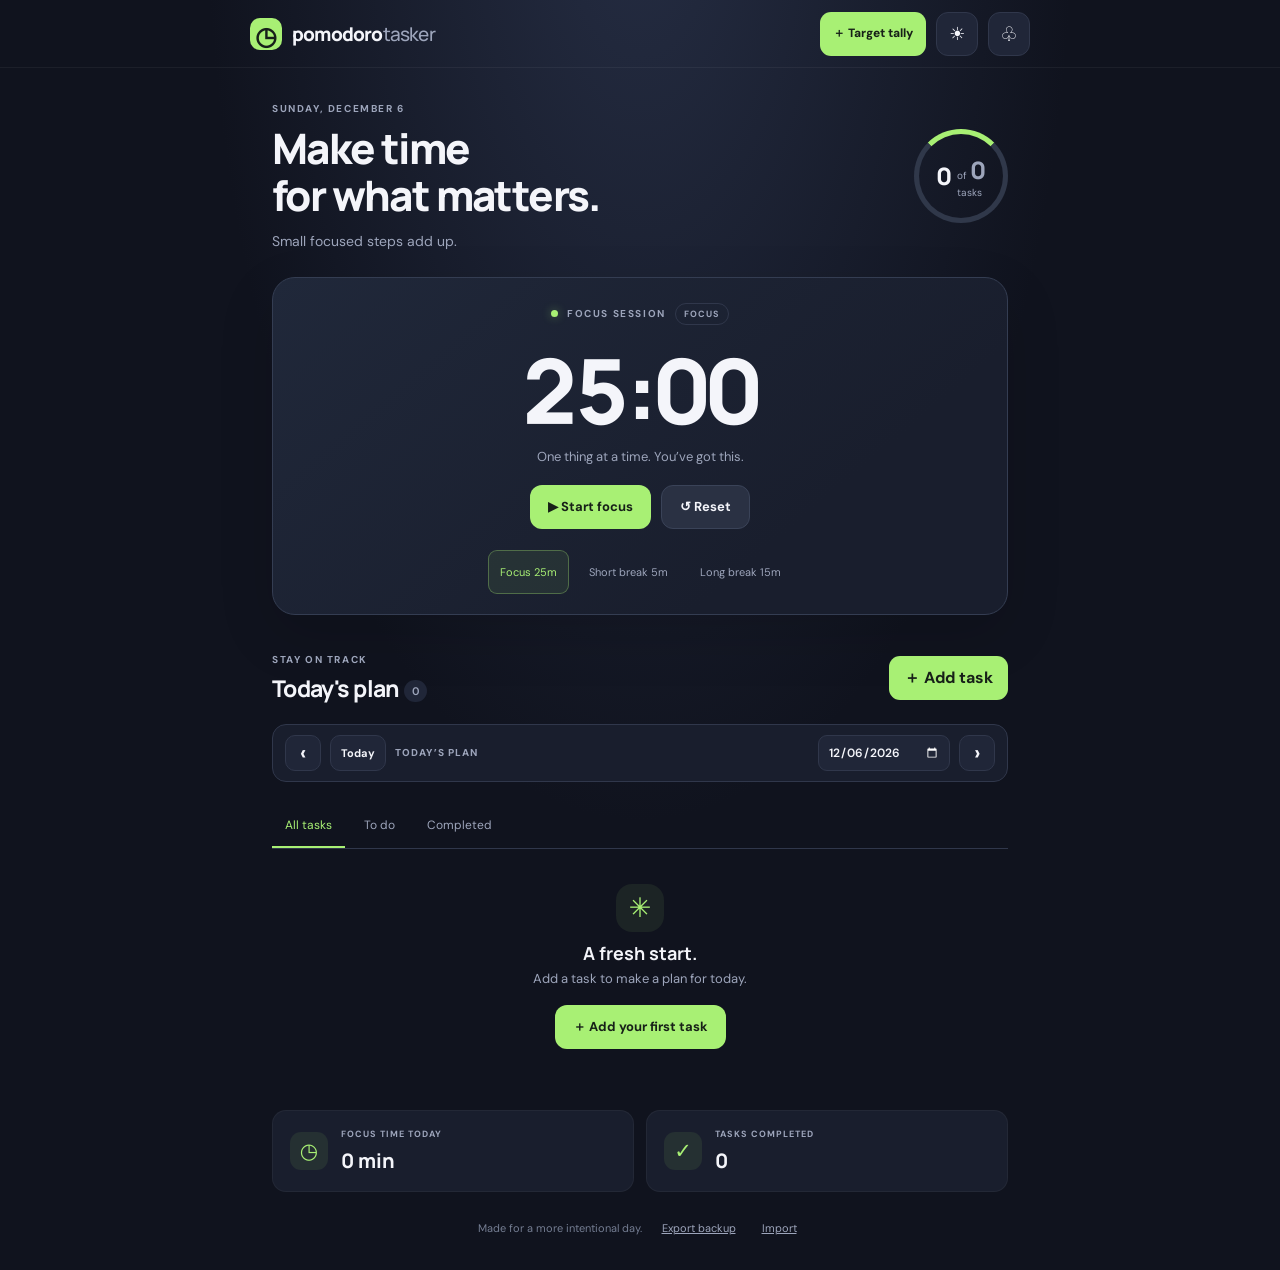
==== commit c047e742: "Make planned date field clearer in task form" ====
--- a/index.html
+++ b/index.html
@@ -21,7 +21,7 @@
 <div class="filters" role="tablist"><button class="filter active" data-filter="all">All tasks</button><button class="filter" data-filter="open">To do</button><button class="filter" data-filter="done">Completed</button></div>
 <form id="taskForm" class="task-form hidden">
 <label for="taskTitle">Task name</label><input id="taskTitle" maxlength="120" placeholder="What do you want to work on?" required>
-<label for="taskDate">Planned date</label><input id="taskDate" type="date" required>
+<div class="task-date-field"><label for="taskDate">Planned date</label><input id="taskDate" name="taskDate" type="date" required aria-describedby="taskDateHelp"><small id="taskDateHelp">Choose the day you want to work on this task.</small></div>
 <div class="form-grid"><div><label for="taskTime">Start time</label><input id="taskTime" type="time"></div><div><label for="taskDuration">Focus time (min)</label><input id="taskDuration" type="number" min="1" max="480" value="25" required></div></div>
 <label for="taskPriority">Priority</label><select id="taskPriority"><option value="normal">Normal</option><option value="high">High priority</option><option value="low">Low priority</option></select>
 <label for="taskNotes">Notes (optional)</label><textarea id="taskNotes" rows="2" maxlength="500" placeholder="A little detail to help you get started"></textarea>
--- a/styles.css
+++ b/styles.css
@@ -16,3 +16,10 @@
 .day-nav,.today-btn{flex-shrink:0;border:1px solid var(--line);border-radius:10px;background:var(--panel2);color:var(--text);min-width:36px;height:36px;font-size:21px;font-weight:700;cursor:pointer}
 .day-nav:disabled{opacity:.35;cursor:not-allowed}.today-btn{font-size:11px;padding:0 10px}
 @media(max-width:420px){.plan-date-bar{gap:6px;padding:8px}.plan-date-input{flex-direction:column;align-items:flex-start;gap:4px}.plan-date-input input{width:100%;max-width:none;font-size:11px;padding:7px}.day-nav{min-width:32px;width:32px;height:34px}.today-btn{padding:0 8px}}
+
+/* Make the task scheduling date field unmistakable and touch-friendly. */
+.task-date-field{display:grid;gap:7px;min-width:0;margin:2px 0 5px;padding:12px;background:var(--panel2);border:1px solid var(--line);border-radius:12px}
+.task-date-field label{margin:0!important;color:var(--text)!important;font-size:12px!important;font-weight:800!important}
+.task-date-field input[type="date"]{display:block;width:100%;min-width:0;min-height:46px;padding:11px 12px;background:var(--bg);color:var(--text);color-scheme:dark;border:1px solid var(--line);border-radius:10px;font:600 14px 'DM Sans',sans-serif;accent-color:var(--accent)}
+:root[data-theme="light"] .task-date-field input[type="date"]{color-scheme:light}
+.task-date-field small{font-size:11px;line-height:1.45;color:var(--muted)}
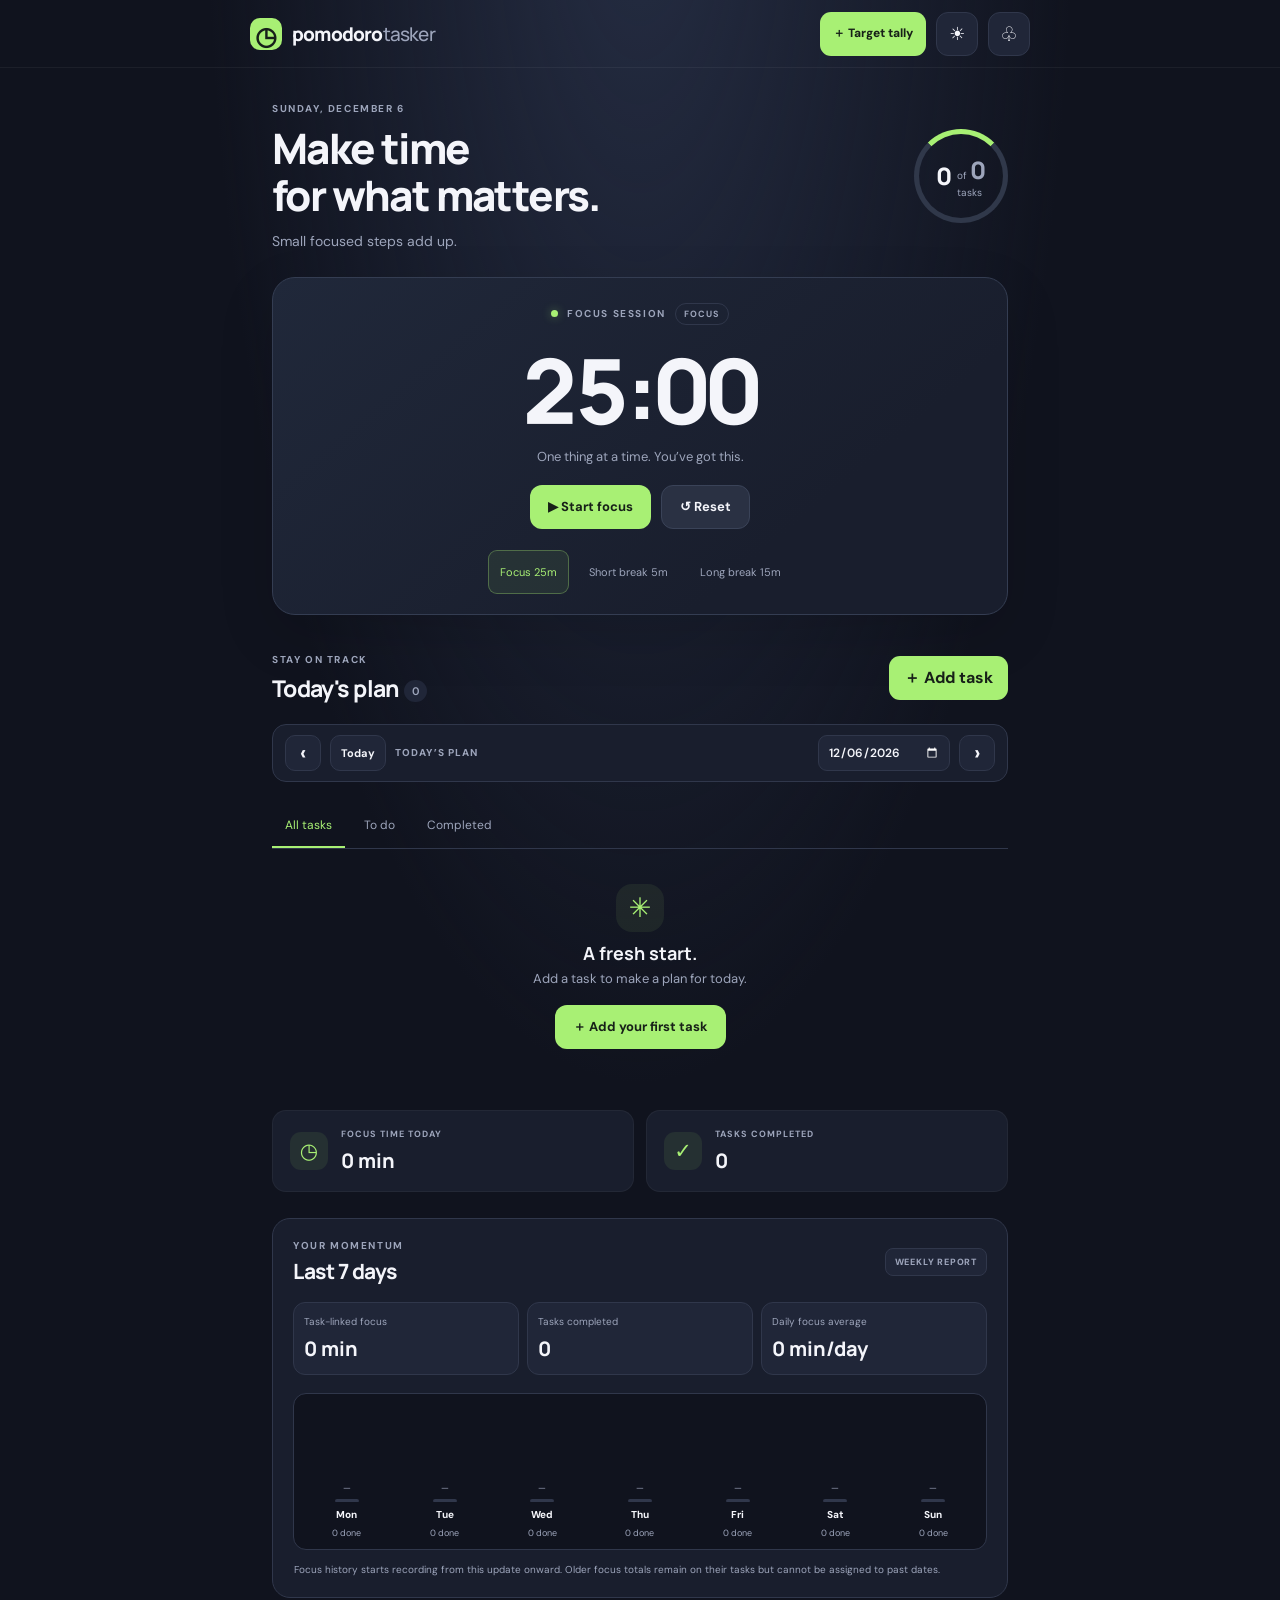
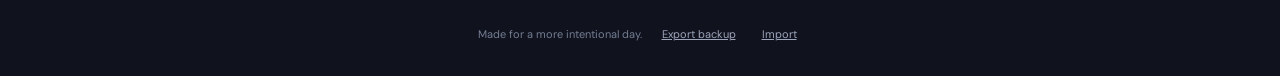
==== commit ec775d21: "Add rolling weekly productivity report" ====
--- a/index.html
+++ b/index.html
@@ -30,6 +30,16 @@
 <div id="taskList" class="task-list"></div><div id="emptyState" class="empty-state"><div class="empty-icon">✳</div><h3>A fresh start.</h3><p>Add a task to make a plan for today.</p><button class="btn btn-primary" id="emptyAdd">＋ Add your first task</button></div>
 </section>
 <section class="stats-grid"><article class="stat-card"><span class="stat-icon">◷</span><div><p class="stat-label">FOCUS TIME TODAY</p><strong id="focusTotal">0 min</strong></div></article><article class="stat-card"><span class="stat-icon">✓</span><div><p class="stat-label">TASKS COMPLETED</p><strong id="completedTotal">0</strong></div></article></section>
+<section class="weekly-report" aria-labelledby="weeklyReportTitle">
+ <div class="report-heading"><div><p class="eyebrow">YOUR MOMENTUM</p><h2 id="weeklyReportTitle">Last 7 days</h2></div><span class="report-badge">WEEKLY REPORT</span></div>
+ <div class="report-summary">
+  <article class="report-metric"><span>Task-linked focus</span><strong id="weekFocusTotal">0 min</strong></article>
+  <article class="report-metric"><span>Tasks completed</span><strong id="weekTasksTotal">0</strong></article>
+  <article class="report-metric"><span>Daily focus average</span><strong id="weekAverage">0 min/day</strong></article>
+ </div>
+ <div class="weekly-chart" id="weekChart" aria-label="Task-linked focus minutes and completed tasks for the last seven days"></div>
+ <p class="report-note">Focus history starts recording from this update onward. Older focus totals remain on their tasks but cannot be assigned to past dates.</p>
+</section>
 <footer><span>Made for a more intentional day.</span><button id="exportBtn" class="text-btn">Export backup</button><button id="importBtn" class="text-btn">Import</button><input id="importFile" type="file" accept="application/json" hidden></footer>
 </main>
 <div id="toast" class="toast" role="status" aria-live="polite"></div>
--- a/styles.css
+++ b/styles.css
@@ -23,3 +23,21 @@
 .task-date-field input[type="date"]{display:block;width:100%;min-width:0;min-height:46px;padding:11px 12px;background:var(--bg);color:var(--text);color-scheme:dark;border:1px solid var(--line);border-radius:10px;font:600 14px 'DM Sans',sans-serif;accent-color:var(--accent)}
 :root[data-theme="light"] .task-date-field input[type="date"]{color-scheme:light}
 .task-date-field small{font-size:11px;line-height:1.45;color:var(--muted)}
+
+
+/* Visible task-linked focus progress, shown after at least one completed session. */
+.task-focus-progress{margin-top:11px;max-width:360px}.task-focus-progress-label{display:flex;justify-content:space-between;align-items:center;gap:8px;margin-bottom:6px;color:var(--muted);font-size:10px;line-height:1.4}.task-focus-progress-label span:last-child{font-variant-numeric:tabular-nums;text-align:right}.task-focus-progress-track{height:6px;overflow:hidden;background:var(--panel2);border-radius:999px;border:1px solid var(--line)}.task-focus-progress-track>span{display:block;height:100%;max-width:100%;background:var(--accent);border-radius:999px;transition:width .2s ease}
+
+/* Weekly productivity report */
+.weekly-report{margin-top:26px;padding:20px;background:var(--panel);border:1px solid var(--line);border-radius:18px;min-width:0}
+.report-heading{display:flex;align-items:center;justify-content:space-between;gap:12px;margin-bottom:17px}
+.report-heading .eyebrow{margin-bottom:5px}.report-heading h2{font:750 21px Manrope,sans-serif;letter-spacing:-.5px;margin:0}
+.report-badge{font-size:9px;font-weight:800;letter-spacing:.8px;color:var(--muted);background:var(--panel2);border:1px solid var(--line);padding:7px 9px;border-radius:8px;white-space:nowrap}
+.report-summary{display:grid;grid-template-columns:repeat(3,minmax(0,1fr));gap:8px}
+.report-metric{min-width:0;padding:12px 10px;background:var(--panel2);border:1px solid var(--line);border-radius:12px;display:grid;gap:7px}
+.report-metric span{font-size:10px;line-height:1.35;color:var(--muted)}.report-metric strong{font:750 clamp(15px,3vw,20px) Manrope,sans-serif;overflow-wrap:anywhere}
+.weekly-chart{display:grid;grid-template-columns:repeat(7,minmax(0,1fr));gap:8px;align-items:stretch;margin-top:18px;padding:13px 8px 10px;border:1px solid var(--line);border-radius:13px;background:var(--bg);min-height:155px}
+.week-day{display:flex;min-width:0;flex-direction:column;align-items:center;gap:6px}.week-bar-area{height:95px;width:100%;display:flex;flex-direction:column;align-items:center;justify-content:flex-end;gap:5px}.week-bar-value{font-size:9px;color:var(--muted);font-variant-numeric:tabular-nums;white-space:nowrap}.week-bar{width:min(24px,72%);min-height:3px;background:var(--line);border-radius:6px 6px 3px 3px}.week-bar.has-value{background:var(--accent)}.week-day-label{font-size:10px;font-weight:800;color:var(--text)}.week-day-tasks{font-size:9px;color:var(--muted);white-space:nowrap}
+.report-note{font-size:10px;line-height:1.5;color:var(--muted);margin:12px 1px 0}
+:root[data-theme="light"] .weekly-report{background:var(--surface);border-color:var(--line)}:root[data-theme="light"] .weekly-chart{background:#f7f9f4}
+@media(max-width:420px){.weekly-report{padding:14px 10px}.report-summary{gap:5px}.report-metric{padding:10px 7px}.report-metric span{font-size:9px}.weekly-chart{gap:3px;padding-left:4px;padding-right:4px}.week-day-tasks{font-size:8px}.report-badge{font-size:8px;padding:6px}}
